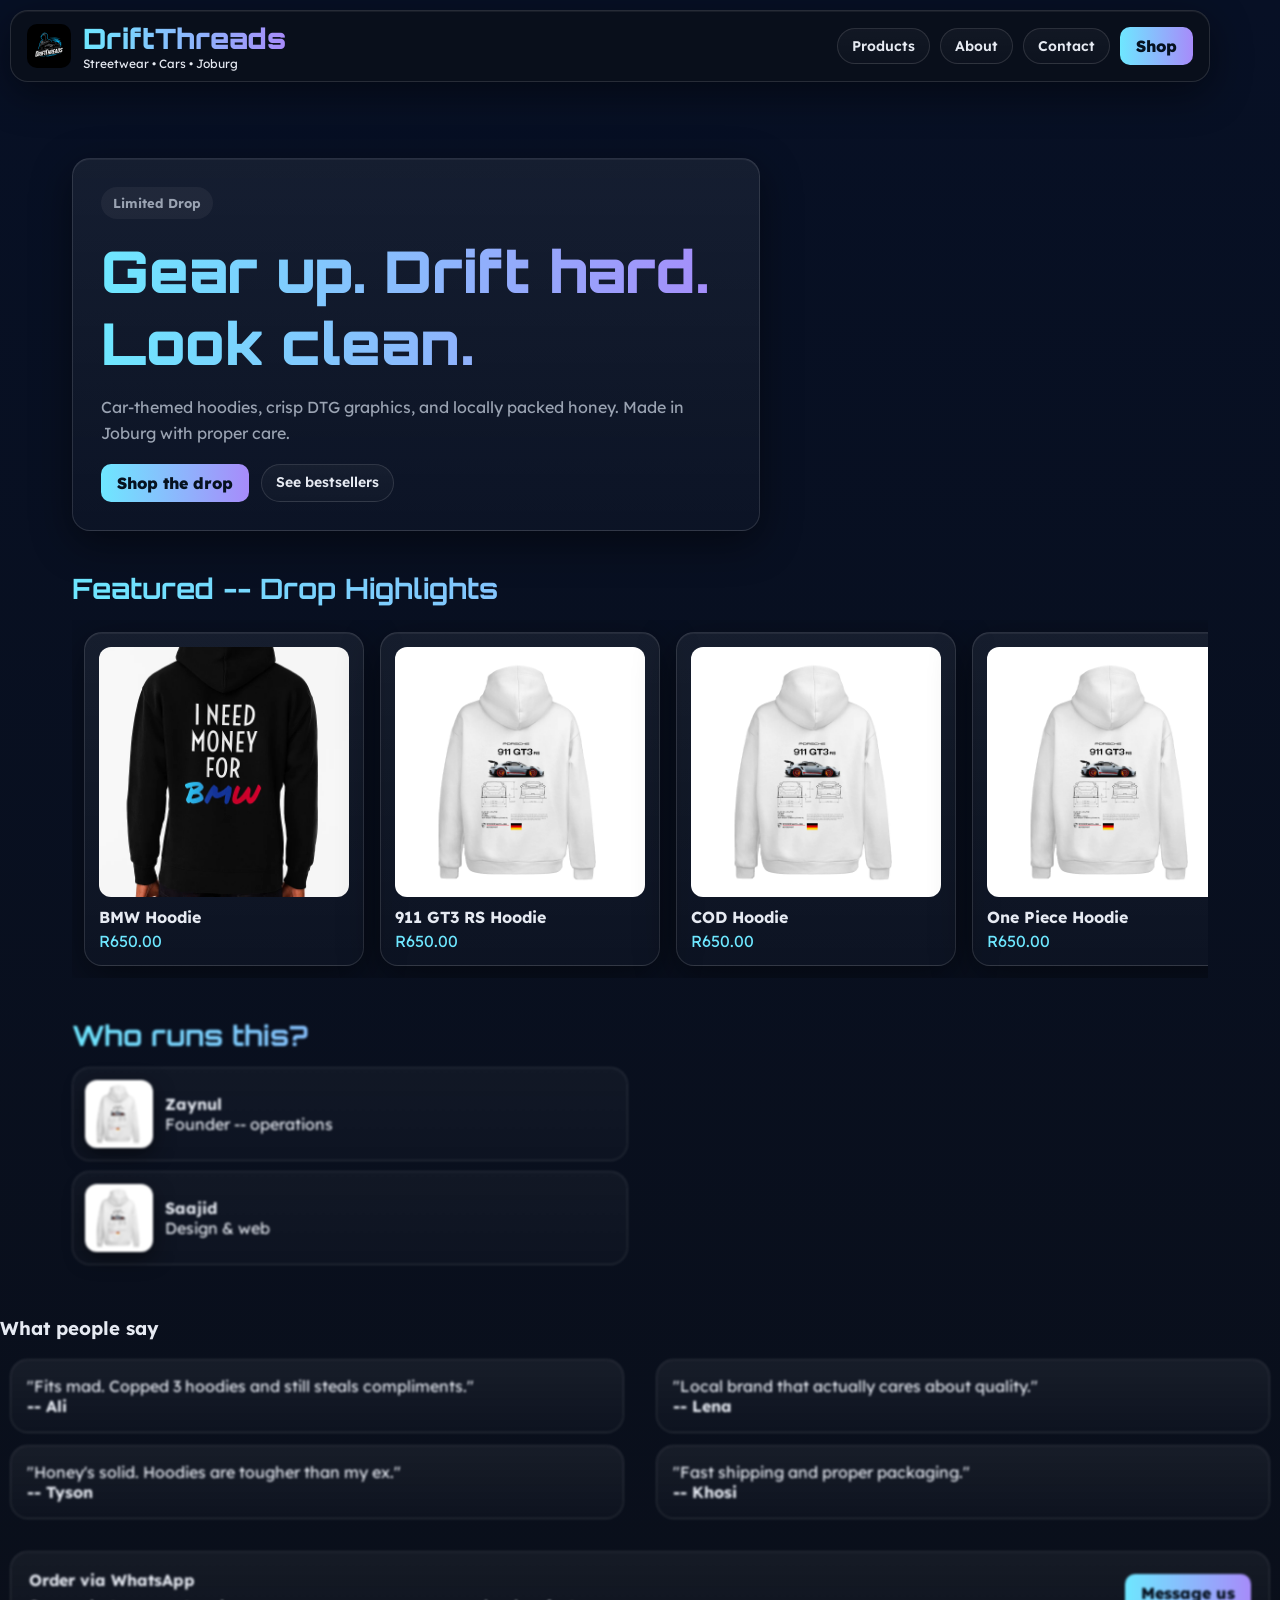
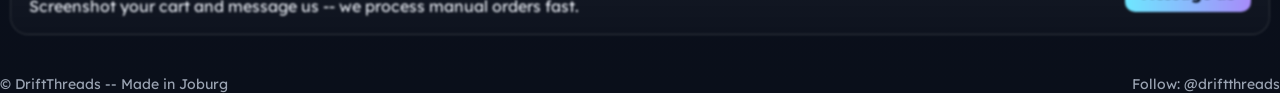
==== index.html @ 87c7c67c "Update and rename landing.html to index.html" ====
<!DOCTYPE html>
<html lang="en">
<head>
  <meta charset="utf-8" />
  <meta name="viewport" content="width=device-width,initial-scale=1,viewport-fit=cover" />
  <title>DriftThreads -- Drops & Drive</title>
  <link href="https://fonts.googleapis.com/css2?family=Orbitron:wght@500;700;900&family=Lexend:wght@300;400;600&display=swap" rel="stylesheet">
  <link href="https://cdnjs.cloudflare.com/ajax/libs/font-awesome/6.5.0/css/all.min.css" rel="stylesheet">
  <style>

.hidden {
    opacity: 0;
    transform: translateY(-5vw);
    filter: blur(1px);

    transition: all 1s;
}

.show {
    opacity: 1;
    filter: blur(0px);
    transform: translateY(0);
}



    :root {
      --bg-1: #071025;
      --bg-2: #0a0f1a;
      --stroke: rgba(255,255,255,0.12);
      --text: #e6eaf2;
      --muted: #9aa3b2;
      --accent-1: #6ee7ff;
      --accent-2: #a78bfa;
      --accent-3: #22d3ee;
      --radius: 18px;
      --shadow: 0 12px 40px rgba(0,0,0,0.45), inset 0 1px 0 rgba(255,255,255,0.06);
      --max: 1200px;
    }
    *{box-sizing:border-box;}
    html,body{
      margin:0;
      font-family:'Lexend', sans-serif;
      color: var(--text);
      background: linear-gradient(180deg,var(--bg-1) 0%,var(--bg-2) 100%);
      overflow-x:hidden;
      scroll-behavior:smooth;
    }

    #scrollToTopBtn i { font-size:20px; }
    #scrollToTopBtn {
      position: fixed;
      width: 50px;
      height: 50px;
      background: linear-gradient(135deg, var(--accent-1), var(--accent-2));
      color: #061220;
      bottom: 30px;
      right: 30px;
      border-radius: 50%;
      display: flex;
      align-items: center;
      justify-content: center;
      cursor: pointer;
      font-size: 22px;
      z-index: 9;
      border: 1px solid var(--stroke);
      -webkit-tap-highlight-color: transparent;
      transition: all .2s ease;
      transform: translateY(8px) scale(0.95);
      opacity: 0;
      pointer-events: none;
    }
    #scrollToTopBtn.visible { pointer-events:auto; opacity:1; transform:translateY(0) scale(1); }
    #scrollToTopBtn.visible:hover { transform:translateY(-3px) scale(1.03); box-shadow:0 3px 12px rgba(34,211,238,0.45),0 0 14px rgba(167,139,250,0.35); }
    #scrollToTopBtn.visible:active { transform:translateY(1px) scale(.93); }
    @media(max-width:600px){#scrollToTopBtn{height:40px;width:40px;font-size:18px;right:calc(50vw - 20px);bottom:18px;}}

    a{color:inherit;text-decoration:none;transition:all .25s ease;}

    .animated-bg,.animated-bg.reverse{position:fixed;inset:-30vmax;filter:blur(120px);opacity:.22;z-index:-3;mix-blend-mode:screen;pointer-events:none;}
    .animated-bg{background:conic-gradient(from 120deg at 40% 30%, rgba(34,211,238,.18), rgba(167,139,250,.16), rgba(255,180,120,.12));animation:spin 36s linear infinite;}
    .animated-bg.reverse{background:conic-gradient(from 320deg at 70% 65%, rgba(255,120,140,.12), rgba(100,180,255,.12), rgba(180,100,255,.12));animation:spin-rev 48s linear infinite;}
    @keyframes spin{to{transform:rotate(360deg);}}
    @keyframes spin-rev{to{transform:rotate(-360deg);}}
    .bg-grid::before{content:"";position:fixed;inset:-200vmax;
      background:linear-gradient(rgba(255,255,255,0.03) 1px,transparent 1px) 0 0/32px 32px,
        linear-gradient(90deg,rgba(255,255,255,0.03) 1px,transparent 1px) 0 0/32px 32px,
        linear-gradient(180deg,rgba(0,0,0,.45),rgba(0,0,0,.6));
      animation:pan 60s linear infinite;
      z-index:-2;}
    @keyframes pan{to{transform:translate3d(50px,20px,0);}}

    .blob{position:fixed;filter:blur(60px);opacity:.25;z-index:-1;mix-blend-mode:screen;}
    .blob.cyan{width:40vmax;height:40vmax;background:radial-gradient(circle at 30% 30%,#22d3ee,transparent 60%);top:-10vmax;left:-10vmax;animation:float 18s ease-in-out infinite;}
    .blob.violet{width:45vmax;height:45vmax;background:radial-gradient(circle at 70% 60%,#a78bfa,transparent 60%);bottom:-15vmax;right:-15vmax;animation:float 22s ease-in-out infinite reverse;}
    @keyframes float{50%{transform:translateY(-20px);} }

    .wrap{max-width:var(--max);margin:0 auto;padding: clamp(16px, 3vw, 32px);}

    .topbar{
      position:fixed;top:0;left:0;right:0;
      margin:10px;max-width:var(--max);
      display:flex;justify-content:space-between;align-items:center;gap:16px;
      background:rgba(10,15,26,0.8);
      border:1px solid var(--stroke);
      border-radius:var(--radius);
      padding:10px 16px;
      backdrop-filter:blur(12px);
      box-shadow: var(--shadow);
      z-index:100;
    }
    body{padding-top:90px;}

    .brand{display:flex;align-items:center;gap:12px;}
    .brand img{width:44px;height:44px;border-radius:10px;background:black;padding:6px;}
    .brand h1{margin:0;font-size:clamp(20px,5vw,28px);font-family:'Orbitron',sans-serif;font-weight:900;
      background:linear-gradient(90deg,var(--accent-1),var(--accent-2));
      -webkit-background-clip:text;background-clip:text;color:transparent;}
    .nav-actions{display:flex;gap:10px;align-items:center;}
    .pill,.primary{cursor:pointer;transition:transform .25s, box-shadow .25s, background .3s;}
    .pill{padding:8px 14px;border-radius:999px;font-weight:600;font-size:14px;color:var(--text);
      background:linear-gradient(180deg,rgba(255,255,255,.04),rgba(255,255,255,.02));border:1px solid var(--stroke);}
    .pill:hover{transform:translateY(-1px) scale(1.03);box-shadow:0 2px 8px rgba(0,0,0,.4);}
    .pill:active{transform:translateY(1px) scale(.98);}
    .primary{padding:9px 16px;border-radius:10px;font-weight:800;background:linear-gradient(90deg,var(--accent-1),var(--accent-2));color:#061220;border:0;}
    .primary:hover{transform:translateY(-1px) scale(1.03);box-shadow:0 2px 10px rgba(0,0,0,.55);}
    .primary:active{transform:translateY(1px) scale(.97);}
    .hamburger{display:none;font-size:24px;color:var(--text);cursor:pointer;z-index:110;}
    @media(max-width:720px){.nav-actions{display:none;}.hamburger{display:block;}}
    .nav-menu{position:fixed;top:80px;left:50%;transform:translateX(-50%);width:90%;
      background:rgba(10,15,26,0.95);border:1px solid var(--stroke);border-radius:var(--radius);
      backdrop-filter:blur(12px);display:none;flex-direction:column;padding:12px;gap:10px;
      box-shadow: var(--shadow);z-index:99;}
    .nav-menu.show{display:flex;animation:fadeIn .3s ease;}
    @keyframes fadeIn{from{opacity:0;transform:translate(-50%,-10px);}to{opacity:1;transform:translate(-50%,0);}}

    .hero{display:grid;gap:28px;margin-top:36px;align-items:center;}
    @media(min-width:900px){.hero{grid-template-columns:1fr 420px;}}
    .hero-card{border:1px solid var(--stroke);border-radius:var(--radius);padding:28px;
      background:linear-gradient(180deg,rgba(255,255,255,.06),rgba(255,255,255,.02));box-shadow: var(--shadow);}
    .kicker{display:inline-block;padding:8px 12px;font-size:13px;border-radius:999px;background:rgba(255,255,255,0.05);color:var(--muted);font-weight:700;}
    .hero-title{font-family:'Orbitron',sans-serif;font-weight:900;font-size:clamp(2rem,6vw,3.6rem);
      background:linear-gradient(90deg,var(--accent-1),var(--accent-2));-webkit-background-clip:text;background-clip:text;color:transparent;margin:16px 0;}
    .lead{color:var(--muted);margin-bottom:18px;line-height:1.6;}
    .actions{display:flex;gap:12px;margin-top:10px;}
    section h3{font-family:'Orbitron',sans-serif;font-size:clamp(22px,2.5vw,28px);
      background:linear-gradient(90deg,var(--accent-1),var(--accent-2));-webkit-background-clip:text;background-clip:text;color:transparent;
      margin-top:40px;margin-bottom:14px;}
    .strip{display:flex;gap:16px;overflow-x:auto;scroll-snap-type:x mandatory;padding:12px;}
    .product{min-width:280px;scroll-snap-align:center;border-radius:var(--radius);border:1px solid var(--stroke);
      background:linear-gradient(180deg,rgba(255,255,255,.06),rgba(255,255,255,.02));padding:14px;box-shadow: var(--shadow);transition:transform .25s;}
    .product:hover{transform:translateY(-4px) scale(1.015);}
    .product .thumb{aspect-ratio:1/1;overflow:hidden;border-radius:12px;margin-bottom:10px;}
    .product img{width:100%;height:100%;object-fit:cover;}
    .product .meta{font-weight:700;}
    .product .price{color:var(--accent-1);margin-top:4px;}
    .split{display:grid;gap:24px;}
    @media(min-width:800px){.split{grid-template-columns:1fr 1fr;}}
    .person{display:flex;gap:12px;align-items:center;padding:12px;border:1px solid var(--stroke);border-radius:var(--radius);background:linear-gradient(180deg,rgba(255,255,255,.04),rgba(255,255,255,.02));}
    .person img{width:68px;height:68px;border-radius:12px;object-fit:cover;box-shadow:0 6px 20px rgba(0,0,0,.5);}
    .tests{display:grid;gap:12px;}
    @media(min-width:600px){.tests{grid-template-columns:1fr 1fr;}}
    .test{padding:16px;margin:0 10px 0 10px; border-radius:var(--radius);border:1px solid var(--stroke);background:linear-gradient(180deg,rgba(255,255,255,.06),rgba(255,255,255,.02));}
    .contact{margin:32px 10px 0 10px;padding:18px;border-radius:var(--radius);border:1px solid var(--stroke);
      background:linear-gradient(180deg,rgba(255,255,255,.05),rgba(255,255,255,.02));display:flex;justify-content:space-between;align-items:center;flex-wrap:wrap;gap:14px;}
    footer{margin-top:40px;color:var(--muted);display:flex;justify-content:space-between;flex-wrap:wrap;gap:12px;font-size:14px;}
  </style>
</head>
<body class="bg-grid">
  <div class="animated-bg"></div>
  <div class="animated-bg reverse"></div>
  <div class="blob cyan"></div>
  <div class="blob violet"></div>

  <!-- Scroll to Top Button -->
  <a id="scrollToTopBtn" href="#" role="button" aria-label="Scroll to top"><i class="fas fa-angle-up"></i></a>

  <!-- Topbar -->
  <div class="topbar">
    <div class="brand">
      <img src="assets/logo.png" alt="DriftThreads logo">
      <div>
        <h1>DriftThreads</h1>
        <div class="muted" style="font-size:12px">Streetwear • Cars • Joburg</div>
      </div>
    </div>
    <div class="nav-actions">
      <a class="pill" href="#products">Products</a>
      <a class="pill" href="#about">About</a>
      <a class="pill" href="#contact">Contact</a>
      <a class="primary" href="home.html">Shop</a>
    </div>
    <div class="hamburger" id="hamburger" aria-controls="navMenu" aria-expanded="false" role="button" tabindex="0">
      <i class="fa-solid fa-bars" aria-hidden="true"></i>
      <span class="sr-only" style="position:absolute;left:-9999px;top:auto;width:1px;height:1px;overflow:hidden;">Toggle menu</span>
    </div>
    <div class="nav-menu" id="navMenu" role="menu" aria-hidden="true">
      <a class="pill" href="#products" role="menuitem">Products</a>
      <a class="pill" href="#about" role="menuitem">About</a>
      <a class="pill" href="#contact" role="menuitem">Contact</a>
      <a class="primary" href="home.html" role="menuitem">Shop</a>
    </div>
  </div>

  <div class="wrap">
    <!-- Hero -->
    <section class="hero hidden">
      <div class="hero-card">
        <div class="kicker">Limited Drop</div>
        <h2 class="hero-title">Gear up. Drift hard. Look clean.</h2>
        <p class="lead">Car-themed hoodies, crisp DTG graphics, and locally packed honey. Made in Joburg with proper care.</p>
        <div class="actions">
          <a class="primary" href="home.html">Shop the drop</a>
          <a class="pill" href="#products">See bestsellers</a>
        </div>
      </div>
    </section>

    <!-- Products -->
    <section id="products">
      <h3>Featured -- Drop Highlights</h3>
      <div class="strip">
        <div class="product"><div class="thumb"><img src="products/hoodies/bmw.jpeg" alt="BMW Hoodie"></div><div class="meta">BMW Hoodie</div><div class="price">R650.00</div></div>
        <div class="product"><div class="thumb"><img src="products/hoodies/911_gt3_rs.jpeg" alt="911 GT3 RS Hoodie"></div><div class="meta">911 GT3 RS Hoodie</div><div class="price">R650.00</div></div>
        <div class="product"><div class="thumb"><img src="products/hoodies/911_gt3_rs.jpeg" alt="COD Hoodie"></div><div class="meta">COD Hoodie</div><div class="price">R650.00</div></div>
        <div class="product"><div class="thumb"><img src="products/hoodies/911_gt3_rs.jpeg" alt="One Piece Hoodie"></div><div class="meta">One Piece Hoodie</div><div class="price">R650.00</div></div>
        <div class="product"><div class="thumb"><img src="products/hoodies/911_gt3_rs.jpeg" alt="Gojo Hoodie"></div><div class="meta">Gojo Hoodie</div><div class="price">R650.00</div></div>
        <div class="product"><div class="thumb"><img src="products/hoodies/911_gt3_rs.jpeg" alt="Honey jar"></div><div class="meta">Honey (1kg)</div><div class="price">R200.00</div></div>
      </div>
    </section>

    <!-- About -->
    <section id="about" class="split hidden">
      <d hiddeniv>
        <h3>Who runs this?</h3>
        <div class="person" style="margin-bottom: 10px;"><img src="products/hoodies/911_gt3_rs.jpeg" alt="Zaynul"><div><strong>Zaynul</strong><div class="muted">Founder -- operations</div></div></div>
        <div class="person"><img src="products/hoodies/911_gt3_rs.jpeg" alt="Saajid"><div><strong>Saajid</strong><div class="muted">Design & web</div></div></div>
      </div>
      <div>
        <h3>What people say</h3>
        <div class="tests hidden">
          <div class="test">"Fits mad. Copped 3 hoodies and still steals compliments."<br><strong>-- Ali</strong></div>
          <div class="test">"Local brand that actually cares about quality."<br><strong>-- Lena</strong></div>
          <div class="test">"Honey's solid. Hoodies are tougher than my ex."<br><strong>-- Tyson</strong></div>
          <div class="test">"Fast shipping and proper packaging."<br><strong>-- Khosi</strong></div>
        </div>
      </div>
    </section>

    <!-- Contact -->
    <section id="contact" class="contact hidden">
      <div>
        <strong>Order via WhatsApp</strong>
        <div class="muted" style="margin-top:6px">Screenshot your cart and message us -- we process manual orders fast.</div>
      </div>
      <a class="primary" href="https://wa.me/+27713468567" target="_blank" rel="noopener">Message us</a>
    </section>

    <footer>
      <div>© DriftThreads -- Made in Joburg</div>
      <div class="muted">Follow: @driftthreads</div>
    </footer>
  </div>

  <script>
    // Elements
    const hamburger = document.getElementById('hamburger');
    const navMenu = document.getElementById('navMenu');
    const hamburgerIcon = hamburger.querySelector('i');

    // Accessibility helpers
    function setMenuState(open) {
      if (open) {
        navMenu.classList.add('show');
        navMenu.setAttribute('aria-hidden', 'false');
        hamburger.setAttribute('aria-expanded', 'true');
      } else {
        navMenu.classList.remove('show');
        navMenu.setAttribute('aria-hidden', 'true');
        hamburger.setAttribute('aria-expanded', 'false');
      }
    }

    function closeMenu(){
      setMenuState(false);
      hamburgerIcon.classList.remove('fa-xmark');
      hamburgerIcon.classList.add('fa-bars');
    }
    function openMenu(){
      setMenuState(true);
      hamburgerIcon.classList.remove('fa-bars');
      hamburgerIcon.classList.add('fa-xmark');
      // Optionally move focus into first item for keyboard users
      const firstLink = navMenu.querySelector('a');
      if(firstLink) firstLink.focus();
    }
    function toggleMenu(){
      if(navMenu.classList.contains('show')) {
        closeMenu();
      } else {
        openMenu();
      }
    }

    // Toggle on click & keyboard activation
    hamburger.addEventListener('click', (e) => {
      e.stopPropagation(); // prevent immediate document click listener from acting on this click
      toggleMenu();
    });
    // support Enter/Space to toggle
    hamburger.addEventListener('keydown', (e) => {
      if (e.key === 'Enter' || e.key === ' ') {
        e.preventDefault();
        toggleMenu();
      }
    });

    // Close when clicking any link inside menu (existing behavior)
    document.querySelectorAll('.nav-menu a').forEach(link=>{
      link.addEventListener('click', closeMenu);
    });

    // Also close when clicking anywhere outside the menu while it's open
    document.addEventListener('click', (e) => {
      // If menu isn't open, nothing to do
      if(!navMenu.classList.contains('show')) return;
      // If the click target is inside the menu or on the hamburger, ignore
      if (navMenu.contains(e.target) || hamburger.contains(e.target)) return;
      // Otherwise close
      closeMenu();
    }, { passive: true });

    // Close with Escape key
    document.addEventListener('keydown', (e) => {
      if (e.key === 'Escape' && navMenu.classList.contains('show')) {
        closeMenu();
        // Return focus to hamburger for keyboard users
        hamburger.focus();
      }
    });

    // If you want to close on touchstart outside (more responsive on mobile), handle touchstart similarly:
    document.addEventListener('touchstart', (e) => {
      if(!navMenu.classList.contains('show')) return;
      if (navMenu.contains(e.target) || hamburger.contains(e.target)) return;
      closeMenu();
    }, { passive: true });

    // Animate cards on scroll
    const io = new IntersectionObserver((entries)=>{
      entries.forEach(e=>{
        if(e.isIntersecting){
          e.target.animate([
            {opacity:0, transform:'translateY(14px) scale(.98)'},
            {opacity:1, transform:'translateY(0) scale(1)'}
          ], {duration:520,easing:'cubic-bezier(.2,.8,.2,1)',fill:'forwards'});
          io.unobserve(e.target);
        }
      });
    },{threshold:.08});
    document.querySelectorAll('.product,.person,.test,.hero-card').forEach(el=>io.observe(el));

    // Scroll-to-top
    (function(){
      const btn=document.getElementById('scrollToTopBtn');
      if(!btn)return;
      function updateVisibility(){
        if(window.scrollY>240){btn.classList.add('visible');}
        else{btn.classList.remove('visible');}
      }
      updateVisibility();
      window.addEventListener('scroll',updateVisibility,{passive:true});
      function scrollTopHandler(e){
        e.preventDefault();window.scrollTo({top:0,behavior:'smooth'});btn.blur();
      }
      btn.addEventListener('click',scrollTopHandler);
      btn.addEventListener('keydown',(e)=>{
        if(e.key==='Enter'||e.key===' '){e.preventDefault();scrollTopHandler(e);}
      });
    })();

// Stagger
const observer = new IntersectionObserver((entries) => {
    entries.forEach((entry) => {
      console.log(entry)
      if (entry.isIntersecting) {
        entry.target.classList.add("show");
      } else {
        entry.target.classList.remove("show");
      }
    });
  })
  
const hiddenElements = document.querySelectorAll(".hidden");
hiddenElements.forEach((el) => observer.observe(el));


  </script>
</body>
</html>
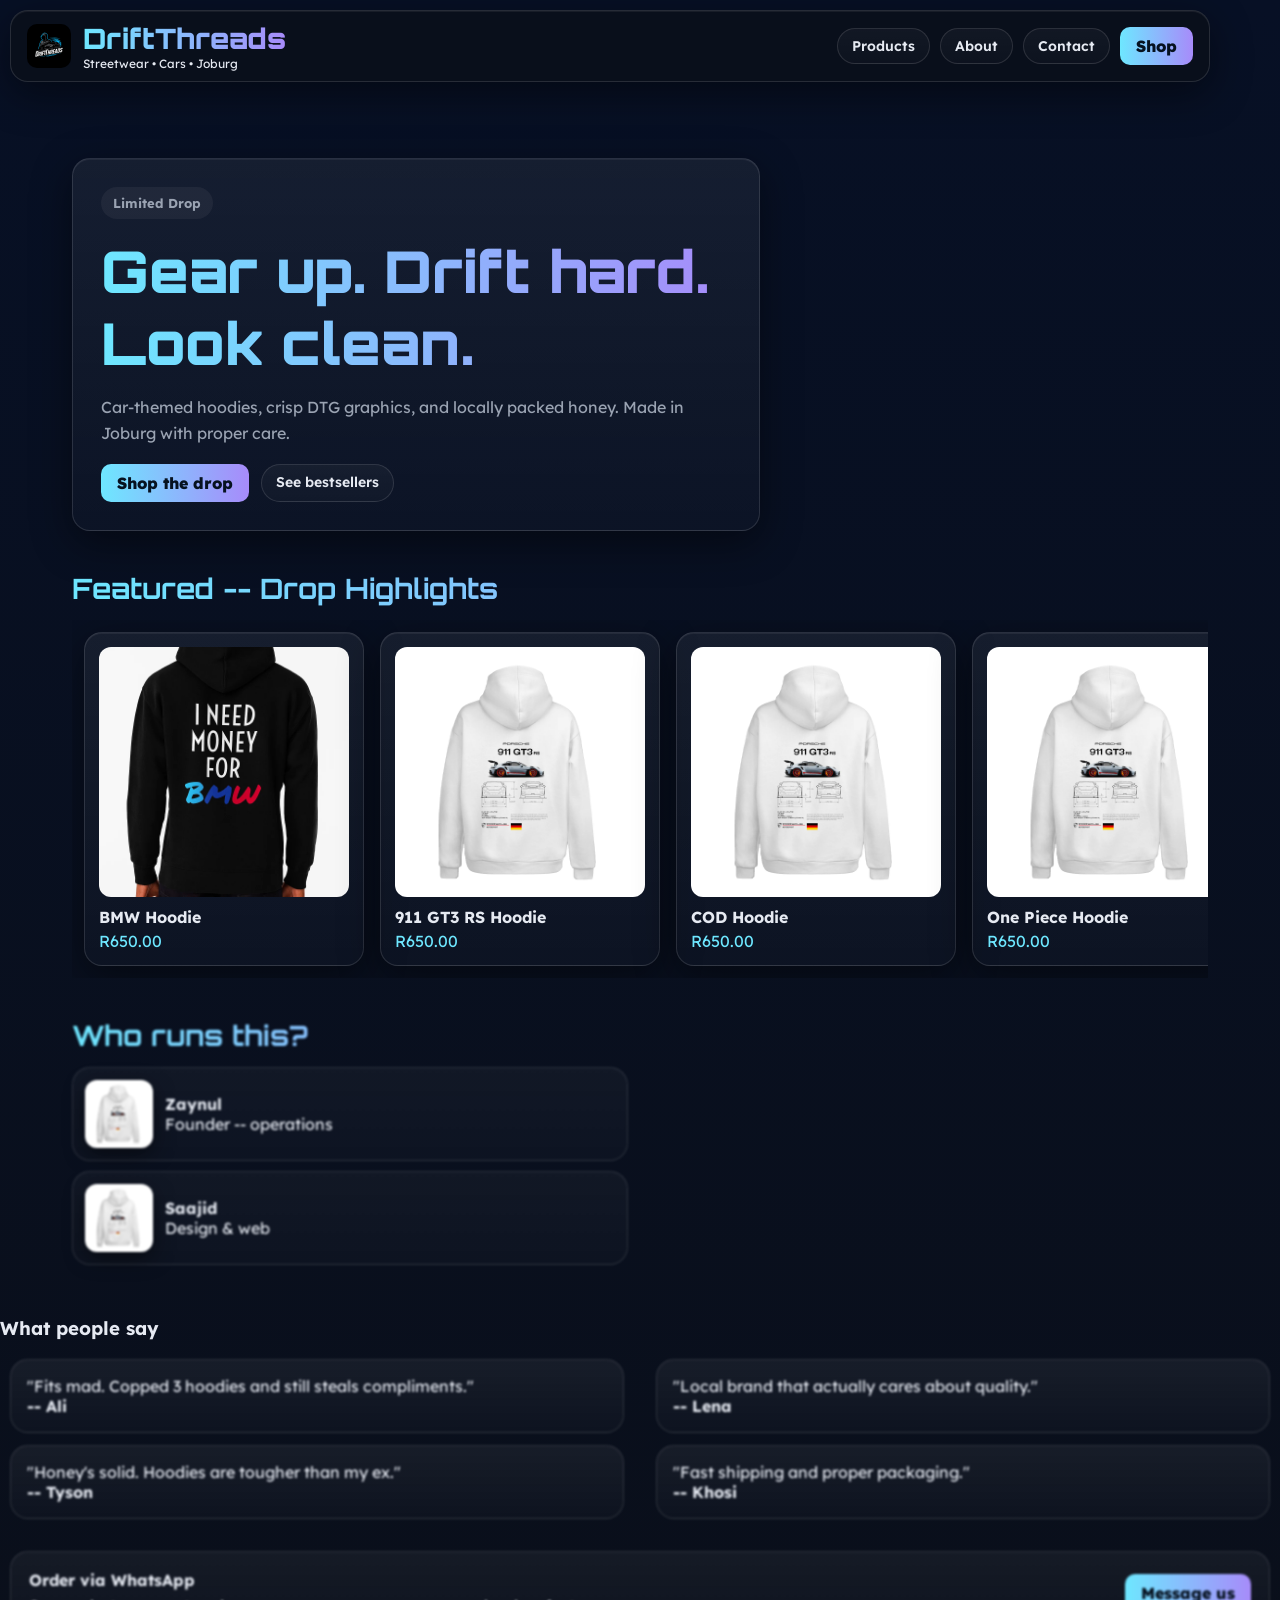
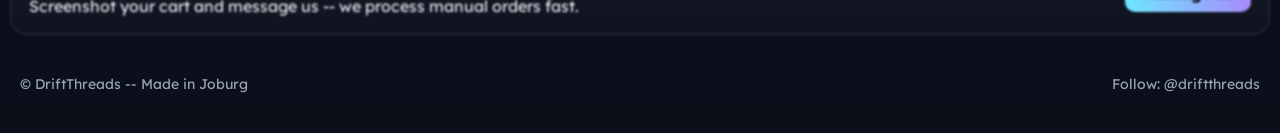
==== commit f22bcd6a: "Update index.html" ====
--- a/index.html
+++ b/index.html
@@ -163,7 +163,7 @@
     .test{padding:16px;margin:0 10px 0 10px; border-radius:var(--radius);border:1px solid var(--stroke);background:linear-gradient(180deg,rgba(255,255,255,.06),rgba(255,255,255,.02));}
     .contact{margin:32px 10px 0 10px;padding:18px;border-radius:var(--radius);border:1px solid var(--stroke);
       background:linear-gradient(180deg,rgba(255,255,255,.05),rgba(255,255,255,.02));display:flex;justify-content:space-between;align-items:center;flex-wrap:wrap;gap:14px;}
-    footer{margin-top:40px;color:var(--muted);display:flex;justify-content:space-between;flex-wrap:wrap;gap:12px;font-size:14px;}
+    footer{margin:40px 20px;color:var(--muted);display:flex;justify-content:space-between;flex-wrap:wrap;gap:12px;font-size:14px;}
   </style>
 </head>
 <body class="bg-grid">
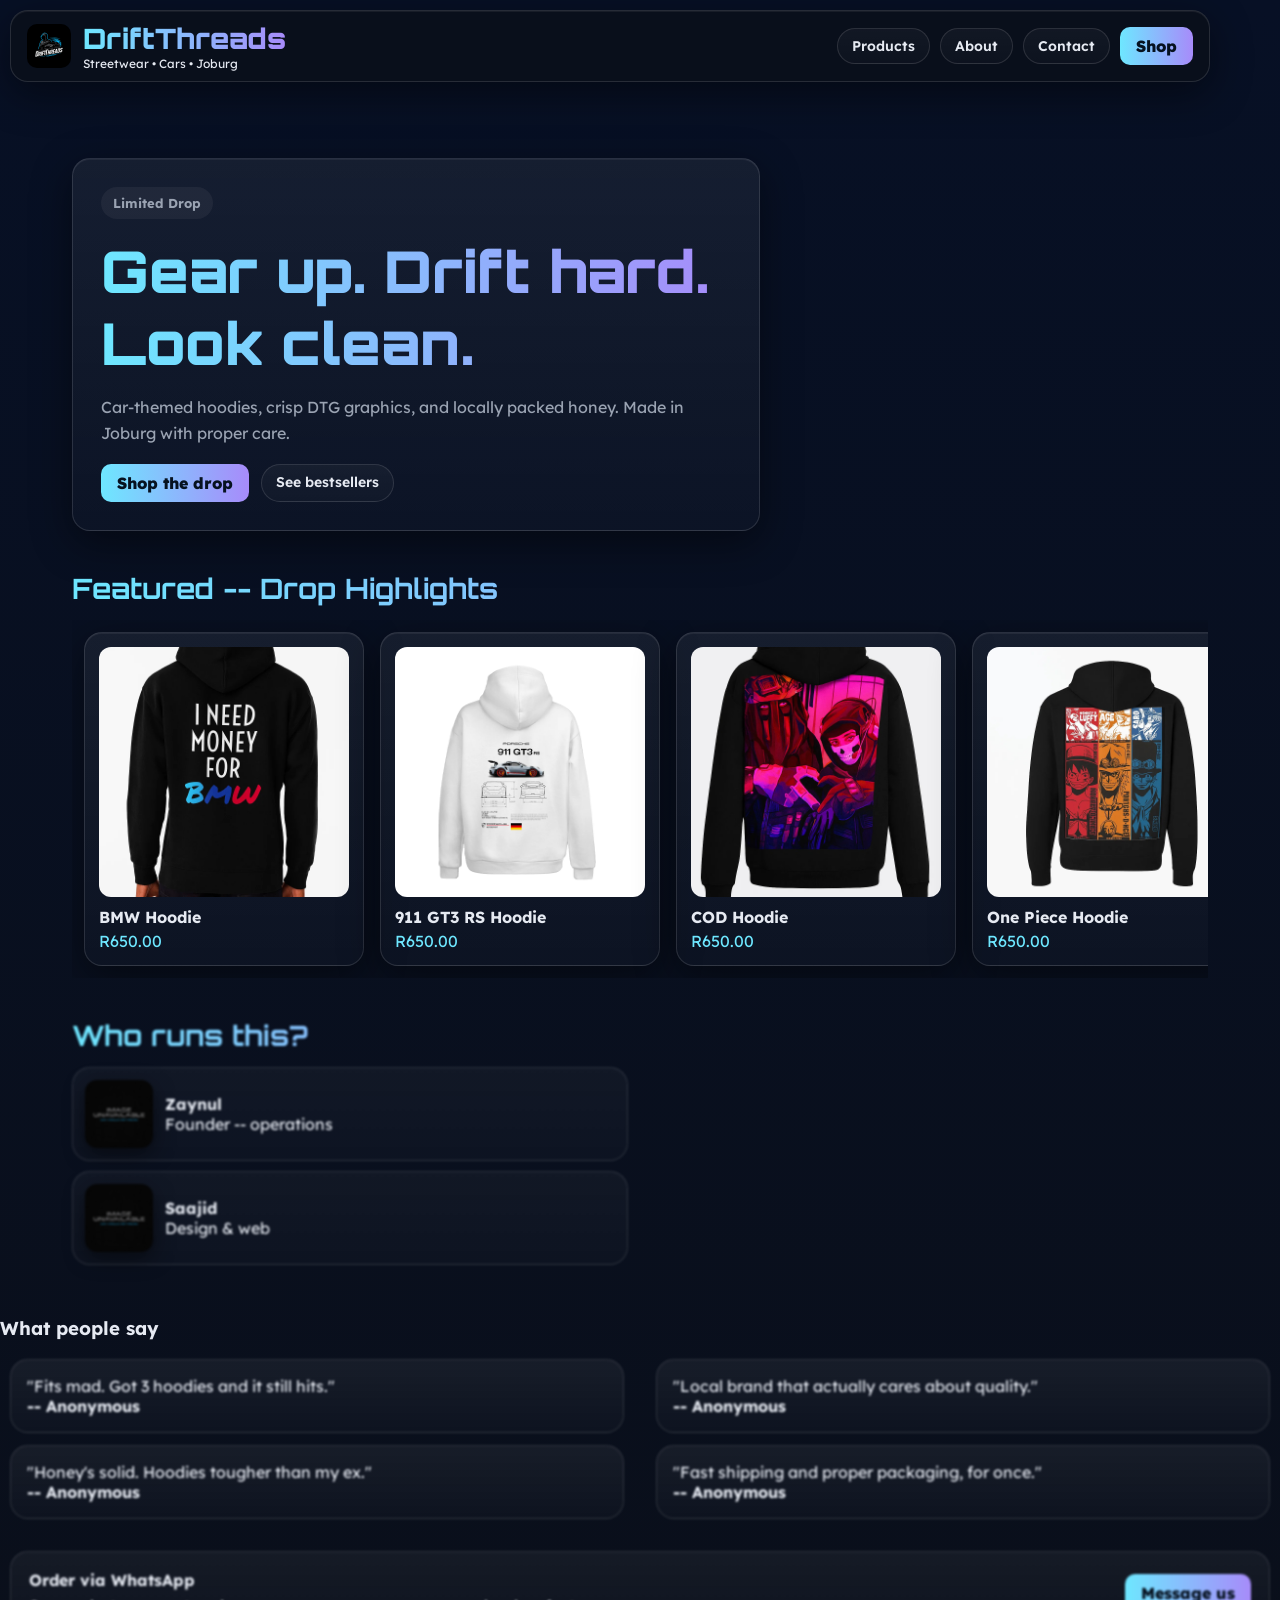
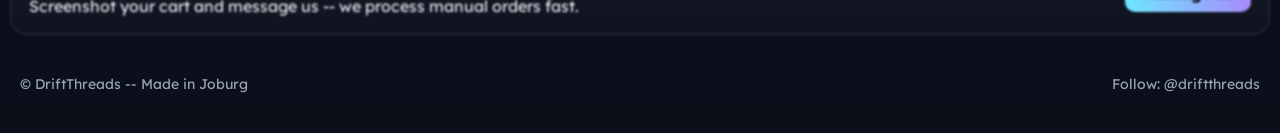
==== commit aef1bd56: "Update index.html" ====
--- a/index.html
+++ b/index.html
@@ -222,10 +222,10 @@
       <div class="strip">
         <div class="product"><div class="thumb"><img src="products/hoodies/bmw.jpeg" alt="BMW Hoodie"></div><div class="meta">BMW Hoodie</div><div class="price">R650.00</div></div>
         <div class="product"><div class="thumb"><img src="products/hoodies/911_gt3_rs.jpeg" alt="911 GT3 RS Hoodie"></div><div class="meta">911 GT3 RS Hoodie</div><div class="price">R650.00</div></div>
-        <div class="product"><div class="thumb"><img src="products/hoodies/911_gt3_rs.jpeg" alt="COD Hoodie"></div><div class="meta">COD Hoodie</div><div class="price">R650.00</div></div>
-        <div class="product"><div class="thumb"><img src="products/hoodies/911_gt3_rs.jpeg" alt="One Piece Hoodie"></div><div class="meta">One Piece Hoodie</div><div class="price">R650.00</div></div>
-        <div class="product"><div class="thumb"><img src="products/hoodies/911_gt3_rs.jpeg" alt="Gojo Hoodie"></div><div class="meta">Gojo Hoodie</div><div class="price">R650.00</div></div>
-        <div class="product"><div class="thumb"><img src="products/hoodies/911_gt3_rs.jpeg" alt="Honey jar"></div><div class="meta">Honey (1kg)</div><div class="price">R200.00</div></div>
+        <div class="product"><div class="thumb"><img src="products/hoodies/cod.jpeg" alt="COD Hoodie"></div><div class="meta">COD Hoodie</div><div class="price">R650.00</div></div>
+        <div class="product"><div class="thumb"><img src="products/hoodies/one_piece_bros.jpeg" alt="One Piece Hoodie"></div><div class="meta">One Piece Hoodie</div><div class="price">R650.00</div></div>
+        <div class="product"><div class="thumb"><img src="products/hoodies/gojo.jpeg" alt="Gojo Hoodie"></div><div class="meta">Gojo Hoodie</div><div class="price">R650.00</div></div>
+        <div class="product"><div class="thumb"><img src="products/supplements/honey_1kg.jpeg" alt="Honey jar"></div><div class="meta">Honey (1kg)</div><div class="price">R220.00</div></div>
       </div>
     </section>
 
@@ -233,16 +233,16 @@
     <section id="about" class="split hidden">
       <d hiddeniv>
         <h3>Who runs this?</h3>
-        <div class="person" style="margin-bottom: 10px;"><img src="products/hoodies/911_gt3_rs.jpeg" alt="Zaynul"><div><strong>Zaynul</strong><div class="muted">Founder -- operations</div></div></div>
-        <div class="person"><img src="products/hoodies/911_gt3_rs.jpeg" alt="Saajid"><div><strong>Saajid</strong><div class="muted">Design & web</div></div></div>
+        <div class="person" style="margin-bottom: 10px;"><img src="assets/placeholder.png" alt="Zaynul"><div><strong>Zaynul</strong><div class="muted">Founder -- operations</div></div></div>
+        <div class="person"><img src="assets/placeholder.png" alt="Saajid"><div><strong>Saajid</strong><div class="muted">Design & web</div></div></div>
       </div>
       <div>
         <h3>What people say</h3>
         <div class="tests hidden">
-          <div class="test">"Fits mad. Copped 3 hoodies and still steals compliments."<br><strong>-- Ali</strong></div>
-          <div class="test">"Local brand that actually cares about quality."<br><strong>-- Lena</strong></div>
-          <div class="test">"Honey's solid. Hoodies are tougher than my ex."<br><strong>-- Tyson</strong></div>
-          <div class="test">"Fast shipping and proper packaging."<br><strong>-- Khosi</strong></div>
+          <div class="test">"Fits mad. Got 3 hoodies and it still hits."<br><strong>-- Anonymous</strong></div>
+          <div class="test">"Local brand that actually cares about quality."<br><strong>-- Anonymous</strong></div>
+          <div class="test">"Honey's solid. Hoodies tougher than my ex."<br><strong>-- Anonymous</strong></div>
+          <div class="test">"Fast shipping and proper packaging, for once."<br><strong>-- Anonymous</strong></div>
         </div>
       </div>
     </section>
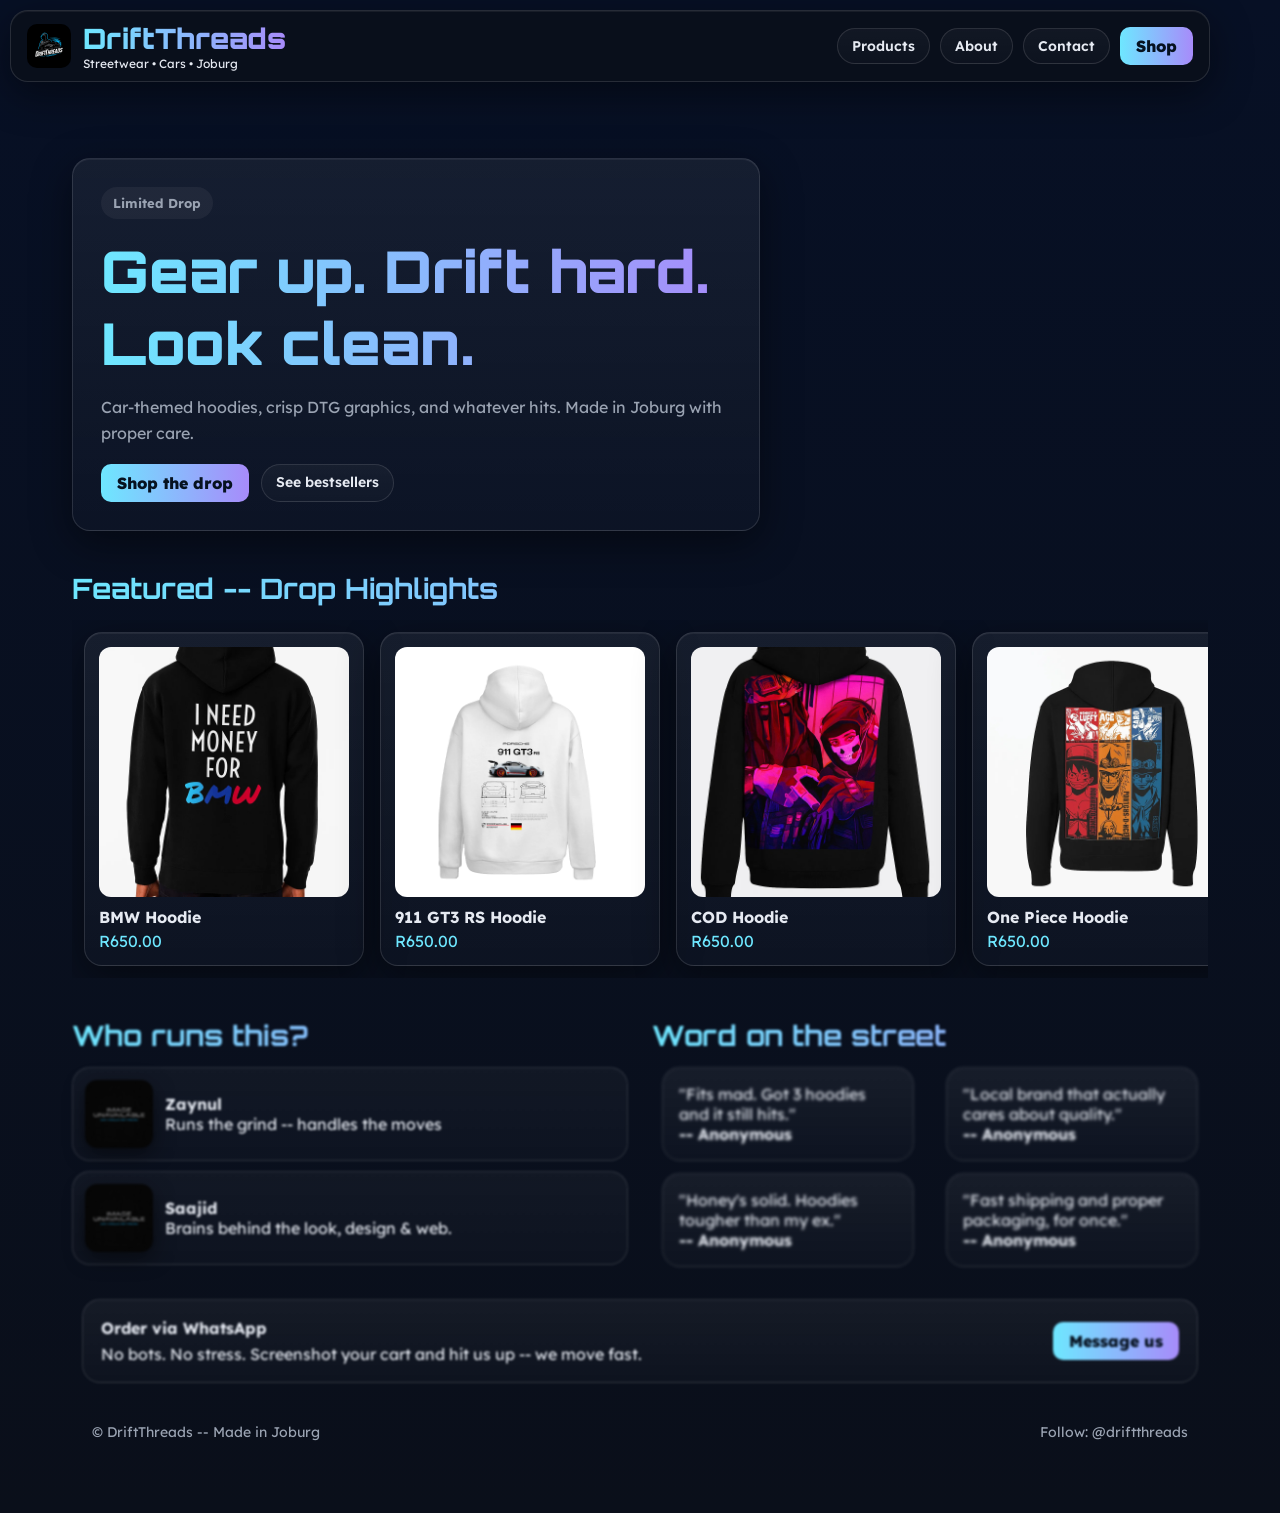
==== commit 84b362f1: "Update index.html" ====
--- a/index.html
+++ b/index.html
@@ -4,6 +4,8 @@
   <meta charset="utf-8" />
   <meta name="viewport" content="width=device-width,initial-scale=1,viewport-fit=cover" />
   <title>DriftThreads -- Drops & Drive</title>
+  <meta name="description" content="Streetwear meets horsepower. Limited hoodies, crisp graphics, and Joburg-made drops.">
+  <link rel="icon" href="assets/favicon.png" />
   <link href="https://fonts.googleapis.com/css2?family=Orbitron:wght@500;700;900&family=Lexend:wght@300;400;600&display=swap" rel="stylesheet">
   <link href="https://cdnjs.cloudflare.com/ajax/libs/font-awesome/6.5.0/css/all.min.css" rel="stylesheet">
   <style>
@@ -208,7 +210,7 @@
       <div class="hero-card">
         <div class="kicker">Limited Drop</div>
         <h2 class="hero-title">Gear up. Drift hard. Look clean.</h2>
-        <p class="lead">Car-themed hoodies, crisp DTG graphics, and locally packed honey. Made in Joburg with proper care.</p>
+        <p class="lead">Car-themed hoodies, crisp DTG graphics, and whatever hits. Made in Joburg with proper care.</p>
         <div class="actions">
           <a class="primary" href="home.html">Shop the drop</a>
           <a class="pill" href="#products">See bestsellers</a>
@@ -222,22 +224,22 @@
       <div class="strip">
         <div class="product"><div class="thumb"><img src="products/hoodies/bmw.jpeg" alt="BMW Hoodie"></div><div class="meta">BMW Hoodie</div><div class="price">R650.00</div></div>
         <div class="product"><div class="thumb"><img src="products/hoodies/911_gt3_rs.jpeg" alt="911 GT3 RS Hoodie"></div><div class="meta">911 GT3 RS Hoodie</div><div class="price">R650.00</div></div>
-        <div class="product"><div class="thumb"><img src="products/hoodies/cod.jpeg" alt="COD Hoodie"></div><div class="meta">COD Hoodie</div><div class="price">R650.00</div></div>
+        <div class="product"><div class="thumb"><img src="products/hoodies/cod.jpeg" alt="Ghost Ops Hoodie"></div><div class="meta">COD Hoodie</div><div class="price">R650.00</div></div>
         <div class="product"><div class="thumb"><img src="products/hoodies/one_piece_bros.jpeg" alt="One Piece Hoodie"></div><div class="meta">One Piece Hoodie</div><div class="price">R650.00</div></div>
         <div class="product"><div class="thumb"><img src="products/hoodies/gojo.jpeg" alt="Gojo Hoodie"></div><div class="meta">Gojo Hoodie</div><div class="price">R650.00</div></div>
-        <div class="product"><div class="thumb"><img src="products/supplements/honey_1kg.jpeg" alt="Honey jar"></div><div class="meta">Honey (1kg)</div><div class="price">R220.00</div></div>
+        <div class="product"><div class="thumb"><img src="products/supplements/honey_1kg.jpeg" alt="Honey jar"></div><div class="meta">Liquid Gold™ (1kg)</div><div class="price">R220.00</div></div>
       </div>
     </section>
 
     <!-- About -->
     <section id="about" class="split hidden">
-      <d hiddeniv>
+      <div>
         <h3>Who runs this?</h3>
-        <div class="person" style="margin-bottom: 10px;"><img src="assets/placeholder.png" alt="Zaynul"><div><strong>Zaynul</strong><div class="muted">Founder -- operations</div></div></div>
-        <div class="person"><img src="assets/placeholder.png" alt="Saajid"><div><strong>Saajid</strong><div class="muted">Design & web</div></div></div>
+        <div class="person" style="margin-bottom: 10px;"><img src="assets/placeholder.png" alt="Zaynul"><div><strong>Zaynul</strong><div class="muted">Runs the grind -- handles the moves</div></div></div>
+        <div class="person"><img src="assets/placeholder.png" alt="Saajid"><div><strong>Saajid</strong><div class="muted">Brains behind the look, design & web.</div></div></div>
       </div>
       <div>
-        <h3>What people say</h3>
+        <h3>Word on the street</h3>
         <div class="tests hidden">
           <div class="test">"Fits mad. Got 3 hoodies and it still hits."<br><strong>-- Anonymous</strong></div>
           <div class="test">"Local brand that actually cares about quality."<br><strong>-- Anonymous</strong></div>
@@ -251,7 +253,7 @@
     <section id="contact" class="contact hidden">
       <div>
         <strong>Order via WhatsApp</strong>
-        <div class="muted" style="margin-top:6px">Screenshot your cart and message us -- we process manual orders fast.</div>
+        <div class="muted" style="margin-top:6px">No bots. No stress. Screenshot your cart and hit us up -- we move fast.</div>
       </div>
       <a class="primary" href="https://wa.me/+27713468567" target="_blank" rel="noopener">Message us</a>
     </section>
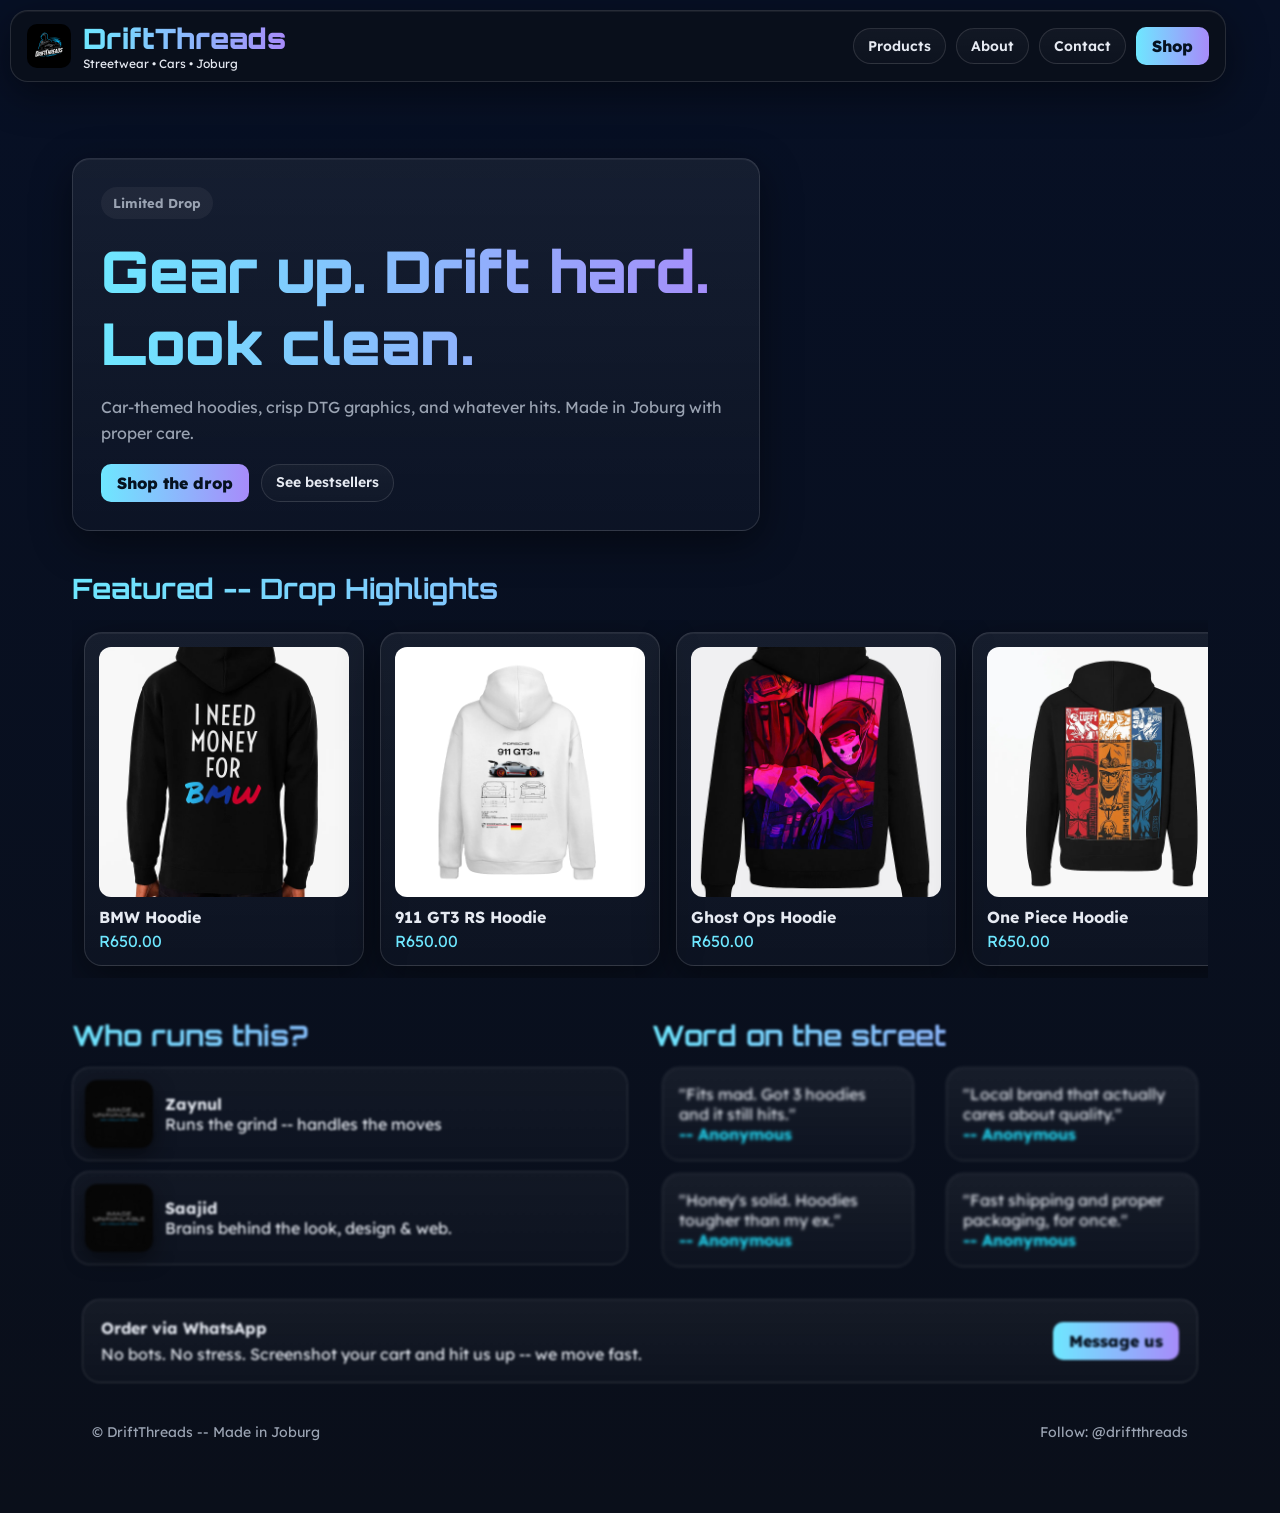
==== commit ea441fd7: "Update index.html" ====
--- a/index.html
+++ b/index.html
@@ -100,7 +100,9 @@
     .wrap{max-width:var(--max);margin:0 auto;padding: clamp(16px, 3vw, 32px);}
 
     .topbar{
-      position:fixed;top:0;left:0;right:0;
+      position:fixed;
+      min-width: 95vw;
+      top:0;left:0;right:0; 
       margin:10px;max-width:var(--max);
       display:flex;justify-content:space-between;align-items:center;gap:16px;
       background:rgba(10,15,26,0.8);
@@ -163,6 +165,7 @@
     .tests{display:grid;gap:12px;}
     @media(min-width:600px){.tests{grid-template-columns:1fr 1fr;}}
     .test{padding:16px;margin:0 10px 0 10px; border-radius:var(--radius);border:1px solid var(--stroke);background:linear-gradient(180deg,rgba(255,255,255,.06),rgba(255,255,255,.02));}
+    .test-name {color: var(--accent-3);}
     .contact{margin:32px 10px 0 10px;padding:18px;border-radius:var(--radius);border:1px solid var(--stroke);
       background:linear-gradient(180deg,rgba(255,255,255,.05),rgba(255,255,255,.02));display:flex;justify-content:space-between;align-items:center;flex-wrap:wrap;gap:14px;}
     footer{margin:40px 20px;color:var(--muted);display:flex;justify-content:space-between;flex-wrap:wrap;gap:12px;font-size:14px;}
@@ -224,7 +227,7 @@
       <div class="strip">
         <div class="product"><div class="thumb"><img src="products/hoodies/bmw.jpeg" alt="BMW Hoodie"></div><div class="meta">BMW Hoodie</div><div class="price">R650.00</div></div>
         <div class="product"><div class="thumb"><img src="products/hoodies/911_gt3_rs.jpeg" alt="911 GT3 RS Hoodie"></div><div class="meta">911 GT3 RS Hoodie</div><div class="price">R650.00</div></div>
-        <div class="product"><div class="thumb"><img src="products/hoodies/cod.jpeg" alt="Ghost Ops Hoodie"></div><div class="meta">COD Hoodie</div><div class="price">R650.00</div></div>
+        <div class="product"><div class="thumb"><img src="products/hoodies/cod.jpeg" alt="Ghost Ops Hoodie"></div><div class="meta">Ghost Ops Hoodie</div><div class="price">R650.00</div></div>
         <div class="product"><div class="thumb"><img src="products/hoodies/one_piece_bros.jpeg" alt="One Piece Hoodie"></div><div class="meta">One Piece Hoodie</div><div class="price">R650.00</div></div>
         <div class="product"><div class="thumb"><img src="products/hoodies/gojo.jpeg" alt="Gojo Hoodie"></div><div class="meta">Gojo Hoodie</div><div class="price">R650.00</div></div>
         <div class="product"><div class="thumb"><img src="products/supplements/honey_1kg.jpeg" alt="Honey jar"></div><div class="meta">Liquid Gold™ (1kg)</div><div class="price">R220.00</div></div>
@@ -241,10 +244,10 @@
       <div>
         <h3>Word on the street</h3>
         <div class="tests hidden">
-          <div class="test">"Fits mad. Got 3 hoodies and it still hits."<br><strong>-- Anonymous</strong></div>
-          <div class="test">"Local brand that actually cares about quality."<br><strong>-- Anonymous</strong></div>
-          <div class="test">"Honey's solid. Hoodies tougher than my ex."<br><strong>-- Anonymous</strong></div>
-          <div class="test">"Fast shipping and proper packaging, for once."<br><strong>-- Anonymous</strong></div>
+          <div class="test">"Fits mad. Got 3 hoodies and it still hits."<br><strong class="test-name">-- Anonymous</strong></div>
+          <div class="test">"Local brand that actually cares about quality."<br><strong class="test-name">-- Anonymous</strong></div>
+          <div class="test">"Honey's solid. Hoodies tougher than my ex."<br><strong class="test-name">-- Anonymous</strong></div>
+          <div class="test">"Fast shipping and proper packaging, for once."<br><strong class="test-name">-- Anonymous</strong></div>
         </div>
       </div>
     </section>
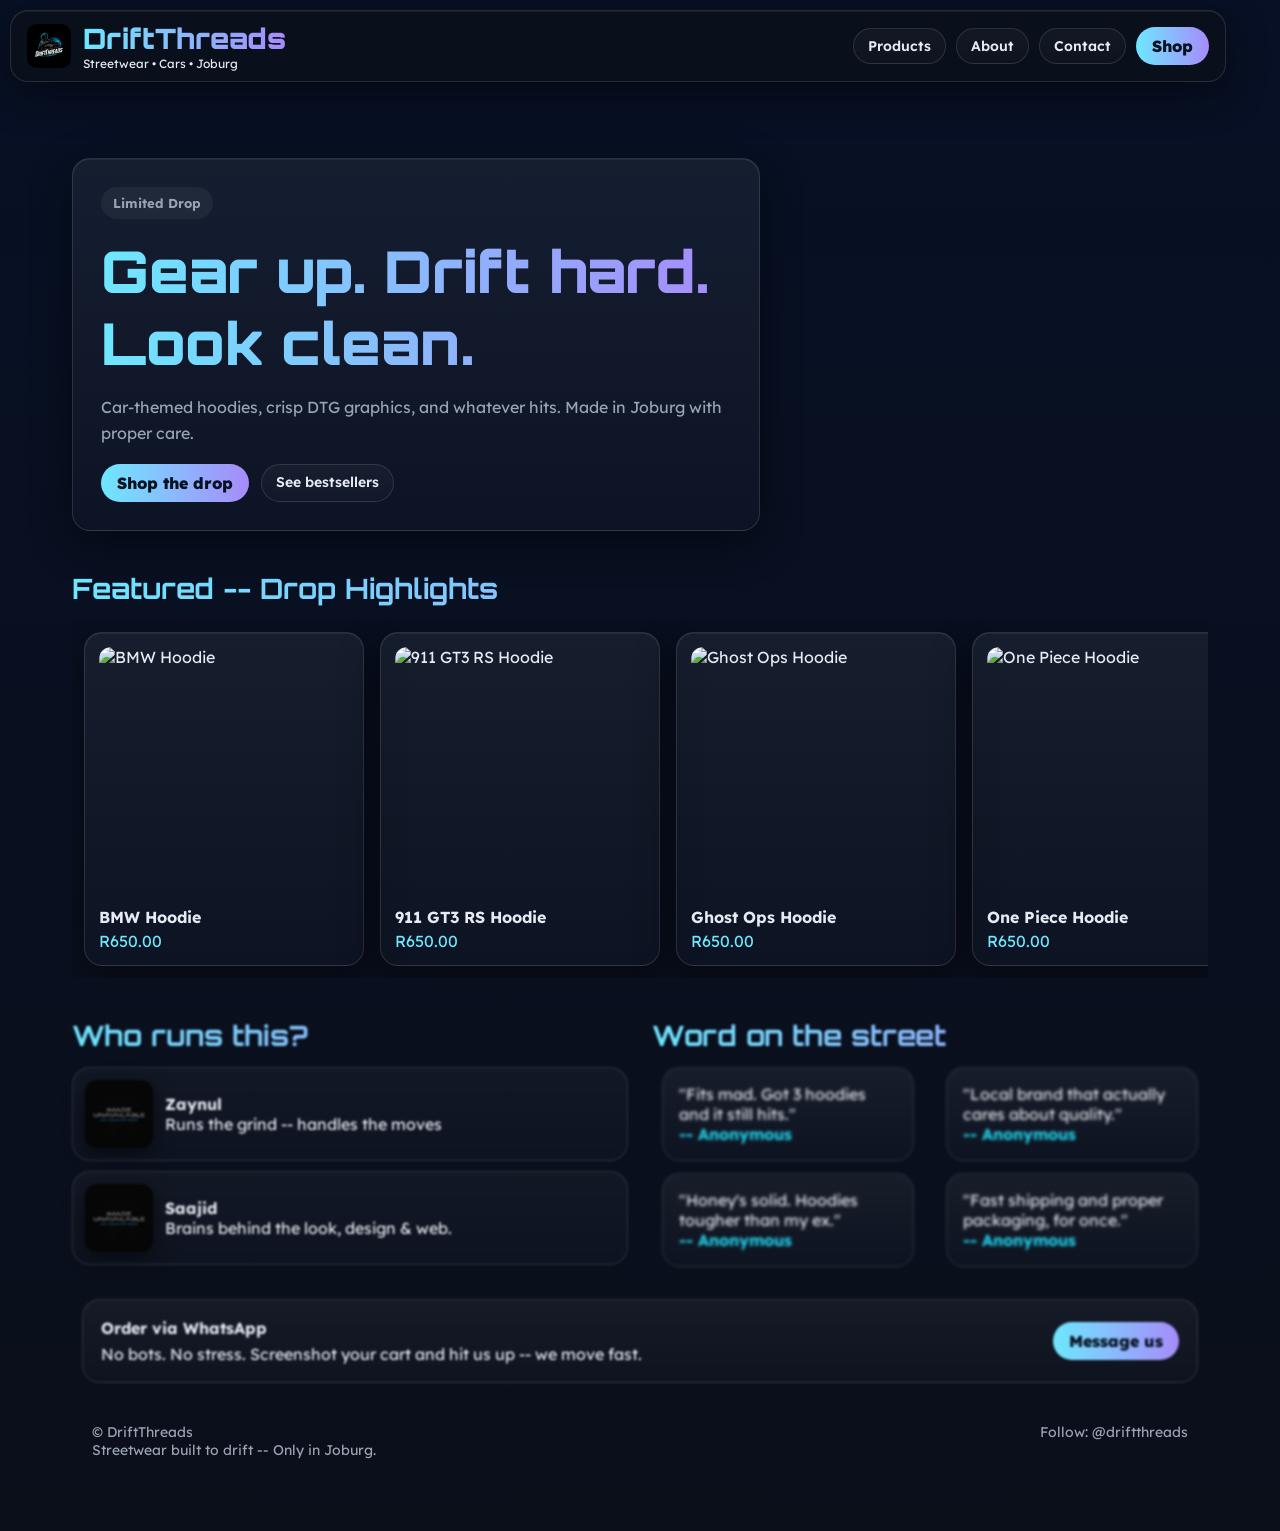
==== commit 49b54fa7: "Update index.html" ====
--- a/index.html
+++ b/index.html
@@ -5,6 +5,8 @@
   <meta name="viewport" content="width=device-width,initial-scale=1,viewport-fit=cover" />
   <title>DriftThreads -- Drops & Drive</title>
   <meta name="description" content="Streetwear meets horsepower. Limited hoodies, crisp graphics, and Joburg-made drops.">
+  <meta name="image" content="assets/logo.png">
+
   <link rel="icon" href="assets/favicon.png" />
   <link href="https://fonts.googleapis.com/css2?family=Orbitron:wght@500;700;900&family=Lexend:wght@300;400;600&display=swap" rel="stylesheet">
   <link href="https://cdnjs.cloudflare.com/ajax/libs/font-awesome/6.5.0/css/all.min.css" rel="stylesheet">
@@ -15,7 +17,7 @@
     transform: translateY(-5vw);
     filter: blur(1px);
 
-    transition: all 1s;
+    transition: all .5s;
 }
 
 .show {
@@ -126,7 +128,7 @@
       background:linear-gradient(180deg,rgba(255,255,255,.04),rgba(255,255,255,.02));border:1px solid var(--stroke);}
     .pill:hover{transform:translateY(-1px) scale(1.03);box-shadow:0 2px 8px rgba(0,0,0,.4);}
     .pill:active{transform:translateY(1px) scale(.98);}
-    .primary{padding:9px 16px;border-radius:10px;font-weight:800;background:linear-gradient(90deg,var(--accent-1),var(--accent-2));color:#061220;border:0;}
+    .primary{padding:9px 16px;border-radius:999px;font-weight:800;background:linear-gradient(90deg,var(--accent-1),var(--accent-2));color:#061220;border:0;}
     .primary:hover{transform:translateY(-1px) scale(1.03);box-shadow:0 2px 10px rgba(0,0,0,.55);}
     .primary:active{transform:translateY(1px) scale(.97);}
     .hamburger{display:none;font-size:24px;color:var(--text);cursor:pointer;z-index:110;}
@@ -193,7 +195,7 @@
       <a class="pill" href="#products">Products</a>
       <a class="pill" href="#about">About</a>
       <a class="pill" href="#contact">Contact</a>
-      <a class="primary" href="home.html">Shop</a>
+      <a class="primary" href="./home/">Shop</a>
     </div>
     <div class="hamburger" id="hamburger" aria-controls="navMenu" aria-expanded="false" role="button" tabindex="0">
       <i class="fa-solid fa-bars" aria-hidden="true"></i>
@@ -203,7 +205,7 @@
       <a class="pill" href="#products" role="menuitem">Products</a>
       <a class="pill" href="#about" role="menuitem">About</a>
       <a class="pill" href="#contact" role="menuitem">Contact</a>
-      <a class="primary" href="home.html" role="menuitem">Shop</a>
+      <a class="primary" href="./home/" role="menuitem">Shop</a>
     </div>
   </div>
 
@@ -215,7 +217,7 @@
         <h2 class="hero-title">Gear up. Drift hard. Look clean.</h2>
         <p class="lead">Car-themed hoodies, crisp DTG graphics, and whatever hits. Made in Joburg with proper care.</p>
         <div class="actions">
-          <a class="primary" href="home.html">Shop the drop</a>
+          <a class="primary" href="./home/">Shop the drop</a>
           <a class="pill" href="#products">See bestsellers</a>
         </div>
       </div>
@@ -225,12 +227,12 @@
     <section id="products">
       <h3>Featured -- Drop Highlights</h3>
       <div class="strip">
-        <div class="product"><div class="thumb"><img src="products/hoodies/bmw.jpeg" alt="BMW Hoodie"></div><div class="meta">BMW Hoodie</div><div class="price">R650.00</div></div>
-        <div class="product"><div class="thumb"><img src="products/hoodies/911_gt3_rs.jpeg" alt="911 GT3 RS Hoodie"></div><div class="meta">911 GT3 RS Hoodie</div><div class="price">R650.00</div></div>
-        <div class="product"><div class="thumb"><img src="products/hoodies/cod.jpeg" alt="Ghost Ops Hoodie"></div><div class="meta">Ghost Ops Hoodie</div><div class="price">R650.00</div></div>
-        <div class="product"><div class="thumb"><img src="products/hoodies/one_piece_bros.jpeg" alt="One Piece Hoodie"></div><div class="meta">One Piece Hoodie</div><div class="price">R650.00</div></div>
-        <div class="product"><div class="thumb"><img src="products/hoodies/gojo.jpeg" alt="Gojo Hoodie"></div><div class="meta">Gojo Hoodie</div><div class="price">R650.00</div></div>
-        <div class="product"><div class="thumb"><img src="products/supplements/honey_1kg.jpeg" alt="Honey jar"></div><div class="meta">Liquid Gold™ (1kg)</div><div class="price">R220.00</div></div>
+        <div class="product"><div class="thumb"><img src="./home/products/hoodies/bmw.jpeg" alt="BMW Hoodie"></div><div class="meta">BMW Hoodie</div><div class="price">R650.00</div></div>
+        <div class="product"><div class="thumb"><img src="./home/products/hoodies/911_gt3_rs.jpeg" alt="911 GT3 RS Hoodie"></div><div class="meta">911 GT3 RS Hoodie</div><div class="price">R650.00</div></div>
+        <div class="product"><div class="thumb"><img src="./home/products/hoodies/cod.jpeg" alt="Ghost Ops Hoodie"></div><div class="meta">Ghost Ops Hoodie</div><div class="price">R650.00</div></div>
+        <div class="product"><div class="thumb"><img src="./home/products/hoodies/one_piece_bros.jpeg" alt="One Piece Hoodie"></div><div class="meta">One Piece Hoodie</div><div class="price">R650.00</div></div>
+        <div class="product"><div class="thumb"><img src="./home/products/hoodies/gojo.jpeg" alt="Gojo Hoodie"></div><div class="meta">Gojo Hoodie</div><div class="price">R650.00</div></div>
+        <div class="product"><div class="thumb"><img src="./home/products/supplements/honey_1kg.jpeg" alt="Honey jar"></div><div class="meta">Liquid Gold™ (1kg)</div><div class="price">R220.00</div></div>
       </div>
     </section>
 
@@ -262,7 +264,7 @@
     </section>
 
     <footer>
-      <div>© DriftThreads -- Made in Joburg</div>
+      <div>© DriftThreads<br>Streetwear built to drift -- Only in Joburg.</div>
       <div class="muted">Follow: @driftthreads</div>
     </footer>
   </div>
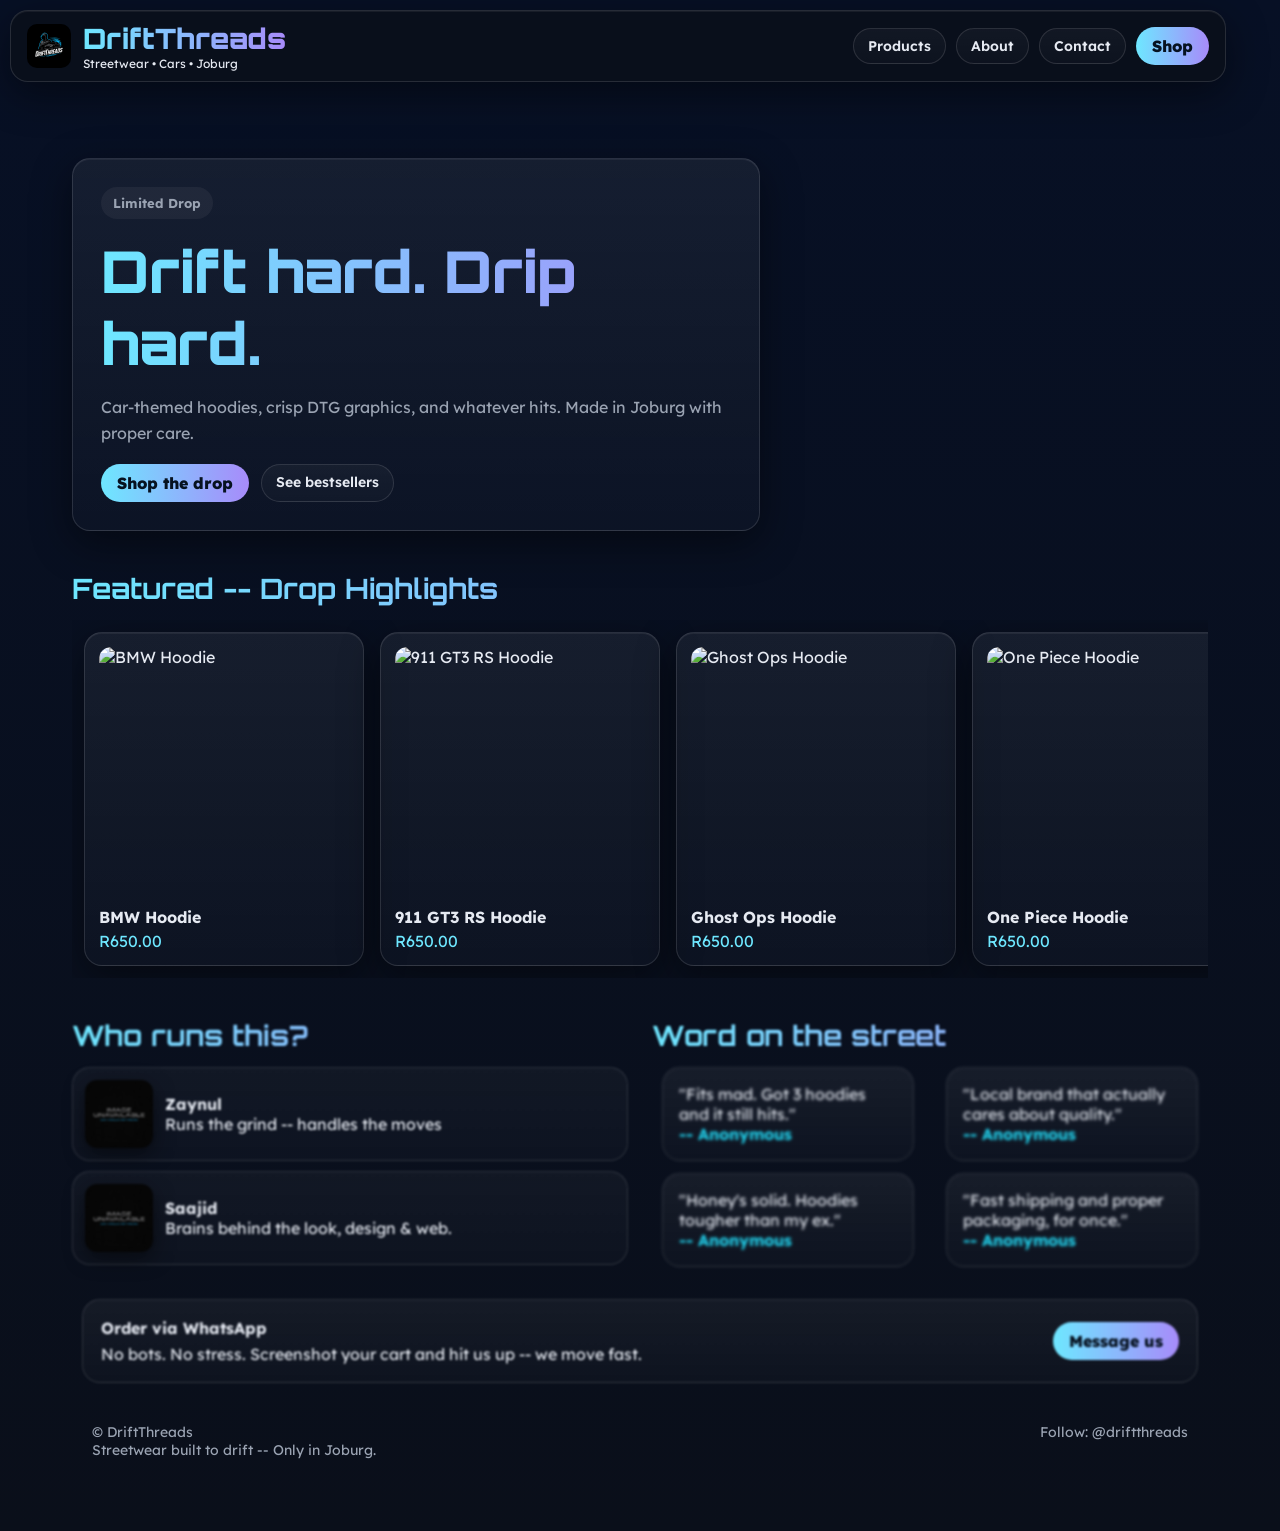
==== commit 28b7ca11: "Update index.html" ====
--- a/index.html
+++ b/index.html
@@ -214,7 +214,7 @@
     <section class="hero hidden">
       <div class="hero-card">
         <div class="kicker">Limited Drop</div>
-        <h2 class="hero-title">Gear up. Drift hard. Look clean.</h2>
+        <h2 class="hero-title">Drift hard. Drip hard.</h2>
         <p class="lead">Car-themed hoodies, crisp DTG graphics, and whatever hits. Made in Joburg with proper care.</p>
         <div class="actions">
           <a class="primary" href="./home/">Shop the drop</a>
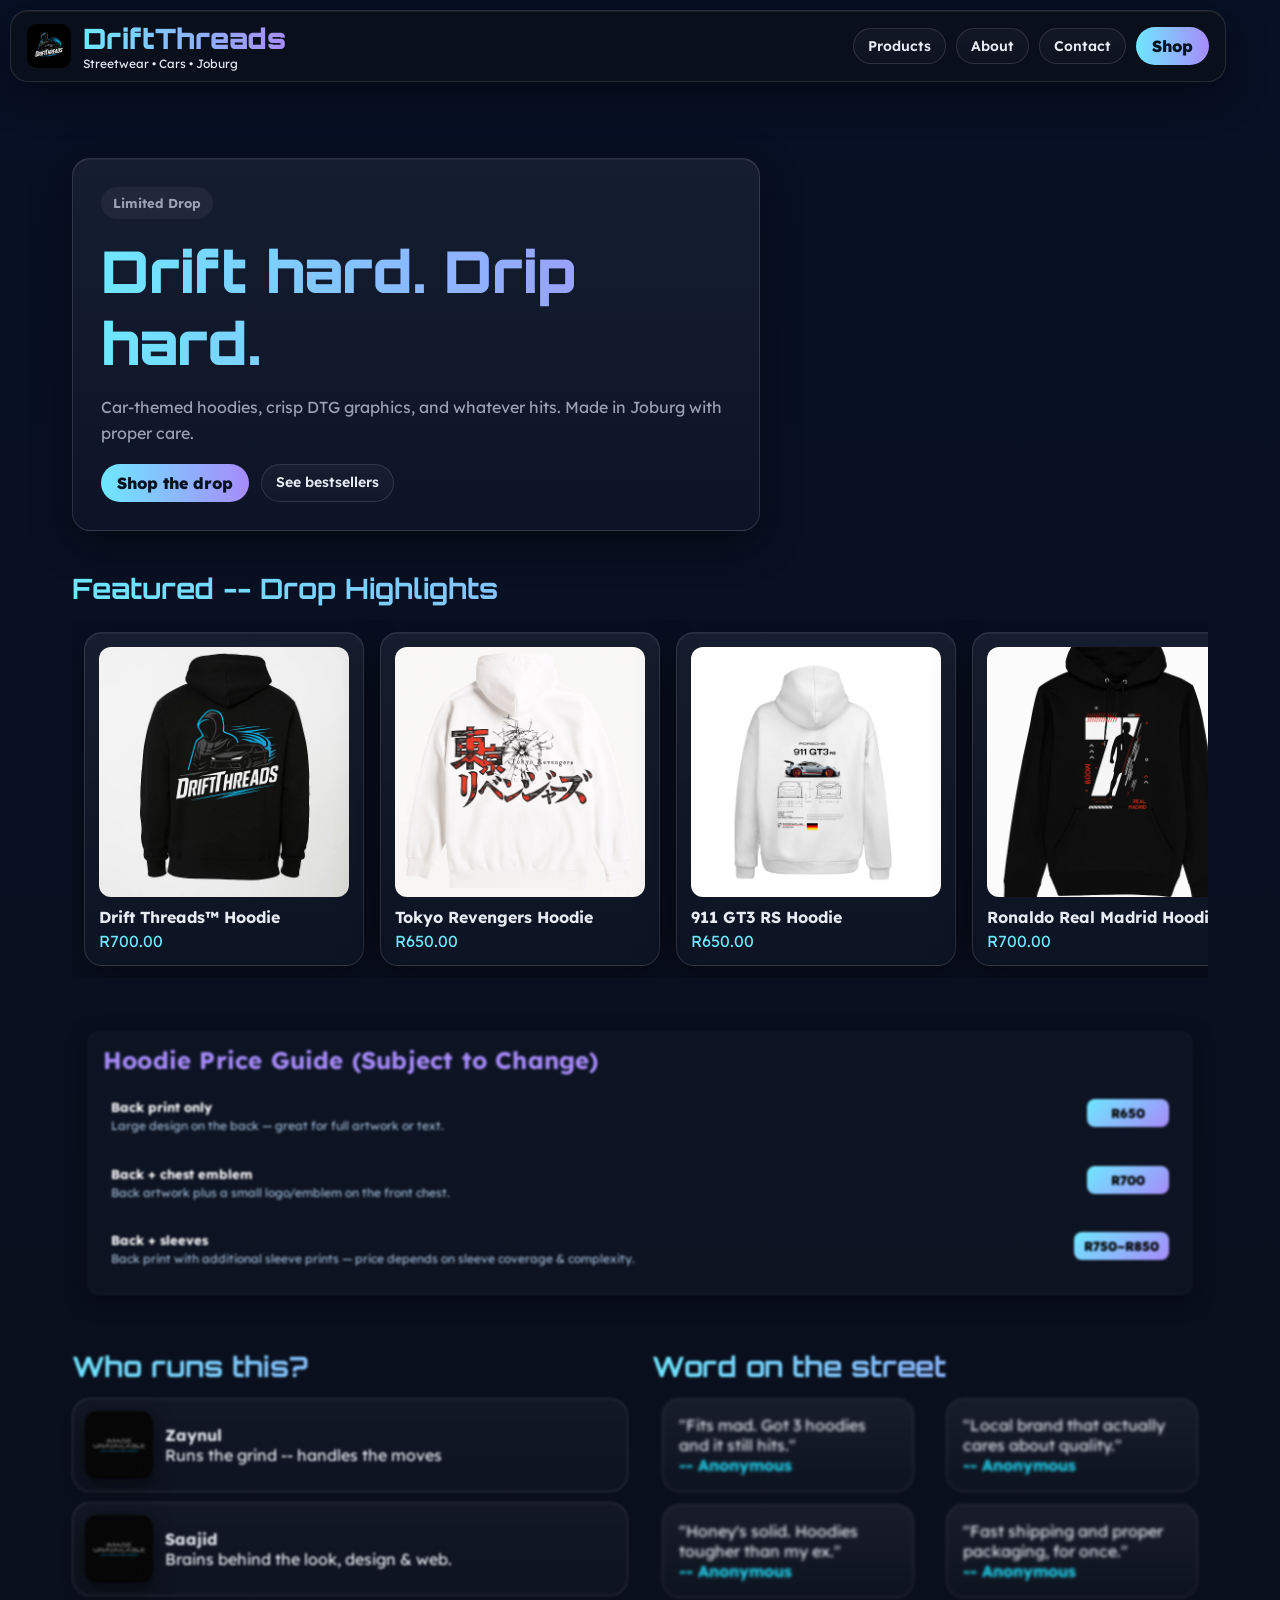
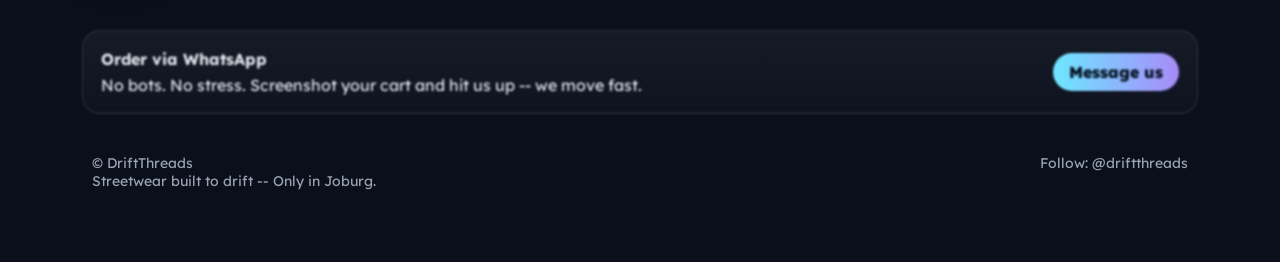
==== commit c88ecfe9: "Update index.html" ====
--- a/index.html
+++ b/index.html
@@ -171,6 +171,71 @@
     .contact{margin:32px 10px 0 10px;padding:18px;border-radius:var(--radius);border:1px solid var(--stroke);
       background:linear-gradient(180deg,rgba(255,255,255,.05),rgba(255,255,255,.02));display:flex;justify-content:space-between;align-items:center;flex-wrap:wrap;gap:14px;}
     footer{margin:40px 20px;color:var(--muted);display:flex;justify-content:space-between;flex-wrap:wrap;gap:12px;font-size:14px;}
+
+
+
+
+    /* Price key (drop into your main stylesheet) */
+.price-key{
+  background: rgba(255,255,255,0.02);
+  border: 1px solid rgba(255,255,255,0.03);
+  padding: 12px 14px;
+  border-radius: 10px;
+  margin: 14px 16px;
+  color: #eaf4ff;
+  box-shadow: 0 6px 20px rgba(2,6,12,0.6);
+  font-family: inherit;
+}
+
+/* Title */
+.price-key-title{
+  font-weight:700;
+  font-size:24px;
+  margin-bottom:16px;
+  color: var(--accent-2);
+  letter-spacing: 0.2px;
+}
+
+/* List */
+.price-key-list{ list-style:none; margin:0; padding:0; display:flex; flex-direction:column; gap:8px; }
+
+/* Row */
+.pk-row{
+  display:flex;
+  justify-content:space-between;
+  align-items:flex-start;
+  gap:12px;
+  padding:8px;
+  border-radius:8px;
+  transition: background .12s ease;
+}
+.pk-row:hover{ background: rgba(255,255,255,0.01); }
+
+/* Left column (type + small description) */
+.pk-left{ flex:1; min-width:0; }
+.pk-type{ display:block; font-size:13px; color:#ffffff; }
+.pk-desc{ font-size:12px; color:#9fb6d1; margin:4px 0 8px 0; line-height:1.2; }
+
+/* Right column (price) */
+.pk-right{
+  white-space:nowrap;
+  font-weight:800;
+  font-size:13px;
+  color:#000;
+  background: linear-gradient(135deg, var(--accent-1), var(--accent-2));
+  padding:6px 10px;
+  border-radius:8px;
+  min-width:82px;
+  text-align:center;
+}
+
+/* Responsive: compact on small screens */
+@media (max-width:520px){
+  .price-key{ margin:10px 12px; padding:10px; }
+  .pk-row{ flex-direction:column; align-items:flex-start; gap:6px; }
+  .pk-right{ align-self:flex-end; min-width:60px; padding:5px 8px; }
+}
+
   </style>
 </head>
 <body class="bg-grid">
@@ -223,18 +288,99 @@
       </div>
     </section>
 
+    
+
     <!-- Products -->
     <section id="products">
       <h3>Featured -- Drop Highlights</h3>
       <div class="strip">
-        <div class="product"><div class="thumb"><img src="./home/products/hoodies/bmw.jpeg" alt="BMW Hoodie"></div><div class="meta">BMW Hoodie</div><div class="price">R650.00</div></div>
-        <div class="product"><div class="thumb"><img src="./home/products/hoodies/911_gt3_rs.jpeg" alt="911 GT3 RS Hoodie"></div><div class="meta">911 GT3 RS Hoodie</div><div class="price">R650.00</div></div>
-        <div class="product"><div class="thumb"><img src="./home/products/hoodies/cod.jpeg" alt="Ghost Ops Hoodie"></div><div class="meta">Ghost Ops Hoodie</div><div class="price">R650.00</div></div>
-        <div class="product"><div class="thumb"><img src="./home/products/hoodies/one_piece_bros.jpeg" alt="One Piece Hoodie"></div><div class="meta">One Piece Hoodie</div><div class="price">R650.00</div></div>
-        <div class="product"><div class="thumb"><img src="./home/products/hoodies/gojo.jpeg" alt="Gojo Hoodie"></div><div class="meta">Gojo Hoodie</div><div class="price">R650.00</div></div>
-        <div class="product"><div class="thumb"><img src="./home/products/supplements/honey_1kg.jpeg" alt="Honey jar"></div><div class="meta">Liquid Gold™ (1kg)</div><div class="price">R220.00</div></div>
-      </div>
+  <div class="product">
+    <div class="thumb">
+      <img src="./home/products/hoodies/driftthreads_hoodie.jpeg" alt="Drift Threads™ Hoodie">
+    </div>
+    <div class="meta">Drift Threads™ Hoodie</div>
+    <div class="price">R700.00</div>
+  </div>
+
+  <div class="product">
+    <div class="thumb">
+      <img src="./home/products/hoodies/tokyo_revengers.jpeg" alt="Tokyo Revengers Hoodie">
+    </div>
+    <div class="meta">Tokyo Revengers Hoodie</div>
+    <div class="price">R650.00</div>
+  </div>
+
+  <div class="product">
+    <div class="thumb">
+      <img src="./home/products/hoodies/911_gt3_rs.jpeg" alt="911 GT3 RS Hoodie">
+    </div>
+    <div class="meta">911 GT3 RS Hoodie</div>
+    <div class="price">R650.00</div>
+  </div>
+
+  <div class="product">
+    <div class="thumb">
+      <img src="./home/products/hoodies/cr7_rm.jpeg" alt="Ronaldo Real Madrid Hoodie">
+    </div>
+    <div class="meta">Ronaldo Real Madrid Hoodie</div>
+    <div class="price">R700.00</div>
+  </div>
+
+  <div class="product">
+    <div class="thumb">
+      <img src="./home/products/mugs/driftthreads_mug.jpeg" alt="Drift Threads™ Mug">
+    </div>
+    <div class="meta">Drift Threads™ Mug</div>
+    <div class="price">R150.00</div>
+  </div>
+
+  <div class="product">
+    <div class="thumb">
+      <img src="./home/products/supplements/honey_1kg.jpeg" alt="Liquid Gold™ Honey (1kg)">
+    </div>
+    <div class="meta">Liquid Gold™ Honey (1kg)</div>
+    <div class="price">R220.00</div>
+  </div>
+</div>
+
     </section>
+
+
+    <!-- Printing Price Guide -->
+     <br>
+     <br>
+
+<div class="price-key hidden" role="region" aria-label="Printing price guide">
+  <div class="price-key-title">Hoodie Price Guide (Subject to Change)</div>
+
+  <ul class="price-key-list">
+    <li class="pk-row">
+      <div class="pk-left">
+        <strong class="pk-type">Back print only</strong>
+        <div class="pk-desc">Large design on the back — great for full artwork or text.</div>
+      </div>
+      <div class="pk-right">R650</div>
+    </li>
+
+    <li class="pk-row">
+      <div class="pk-left">
+        <strong class="pk-type">Back + chest emblem</strong>
+        <div class="pk-desc">Back artwork plus a small logo/emblem on the front chest.</div>
+      </div>
+      <div class="pk-right">R700</div>
+    </li>
+
+    <li class="pk-row">
+      <div class="pk-left">
+        <strong class="pk-type">Back + sleeves</strong>
+        <div class="pk-desc">Back print with additional sleeve prints — price depends on sleeve coverage & complexity.</div>
+      </div>
+      <div class="pk-right">R750–R850</div>
+    </li>
+  </ul>
+</div>
+
+
 
     <!-- About -->
     <section id="about" class="split hidden">
